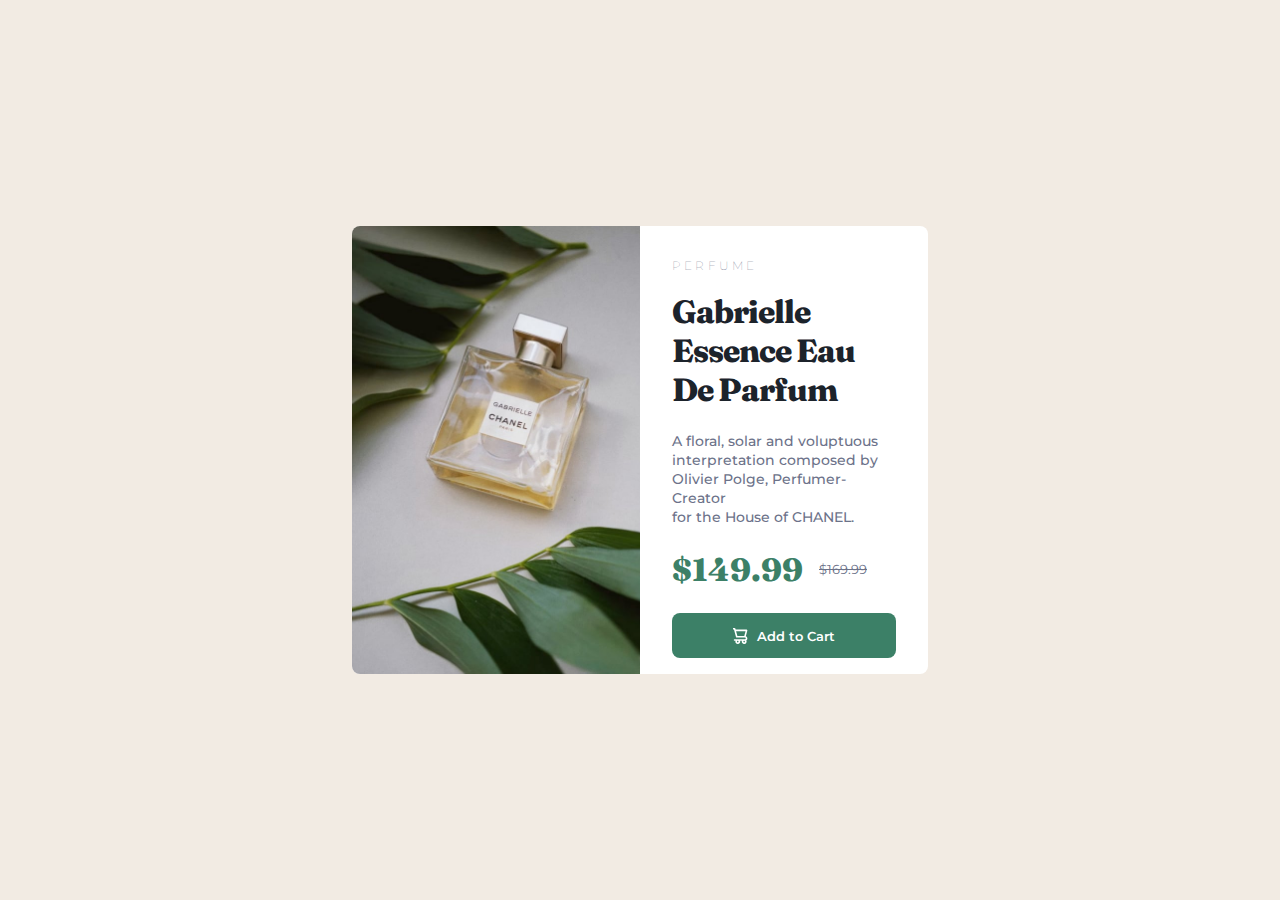
==== index.html @ 4b92b5ef "Add files via upload" ====
<!DOCTYPE html>
<html lang="en">
    <head>
        <meta charset="UTF-8" />
        <meta name="viewport" content="width=device-width, initial-scale=1.0" />
        <link
            rel="icon"
            type="image/png"
            sizes="32x32"
            href="./images/favicon-32x32.png"
        />
        <link rel="stylesheet" href="style.css" />
        <link
            href="https://fonts.googleapis.com/css2?family=Fraunces:opsz,wght@9..144,800&family=Montserrat:wght@500;700&display=swap"
            rel="stylesheet"
        />
        <title>Frontend Mentor | Product preview card component</title>
    </head>

    <!-- ! -->
    <!-- <div class="attribution">
        Challenge by
        <a
            href="https://www.frontendmentor.io?ref=challenge"
            target="_blank"
            >Frontend Mentor</a
        >. Coded by <a href="#">Your Name Here</a>.
    </div> -->

    <!-- ?
        PERFUME Gabrielle Essence Eau De Parfum A floral, solar and voluptuous
        interpretation composed by Olivier Polge, Perfumer-Creator for the House
        of CHANEL. $149.99 $169.99 Add to Cart

-->

    <!-- ! -->
    <body>
        <div id="card">
            <!-- facegauche -->
            <div id="image-container"></div>

            <!--facedroite  -->
            <div id="content">
                <h2>PERFUME</h2>
                <h1>
                    Gabrielle Essence Eau <br />
                    De Parfum
                </h1>
                <p id="product-description">
                    A floral, solar and voluptuous <br />
                    interpretation composed by<br />

                    Olivier Polge, Perfumer-Creator <br />
                    for the House of CHANEL.
                </p>

                <!-- prix -->
                <div id="numbers">
                    <p id="current-price">$149.99</p>
                    <br />
                    <p id="old-price">$169.99</p>
                </div>
                <!--  -->

                <button>
                    <img src="./images/icon-cart.svg" alt="" />
                    Add to Cart
                </button>
            </div>
            <!-- fin -->
        </div>
    </body>
</html>
---- style.css ----
@import url("https://fonts.googleapis.com/css2?family=Fraunces:opsz@9..144&display=swap");
:root {
    --dark-cyan: #3c8067;
    --cream: #f2ebe3;
    --very-dark-blue: #1c232b;
    --dark-grayish-blue: #6c7289;
    --white: #ffffff;
}

* {
    padding: 0;
    margin: 0;
    box-sizing: border-box;
}

body {
    height: 100vh;
    width: 100vw;
    display: flex;
    justify-content: center;
    align-items: center;
    background-color: var(--cream);
}

#card {
    background-color: var(--white);
    width: 36rem;
    height: 28rem;
    border-radius: 0.5rem;
}
#image-container {
    float: left;
    width: 50%;
    height: 100%;
    background-image: url(./images/image-product-desktop.jpg);
    background-size: cover;
    border-radius: 0.5rem 0 0 0.5rem;
}

#content {
    float: right;
    height: 100%;
    width: 50%;
    padding: 2rem;
    font-family: "Montserrat", sans-serif;
}

#content > h2 {
    font-size: 0.75rem;
    letter-spacing: 0.2rem;
    color: var(--dark-grayish-blue);
    margin-bottom: 1.2rem;
    font-weight: 100;
}
/* font-family: 'Fraunces */

#content > h1 {
    font-family: "Fraunces", serif;
    font-size: 2rem;
    font-weight: 800;
    color: var(--very-dark-blue);
    margin-bottom: 1.4rem;
    letter-spacing: -1px;
}
#product-description {
    color: var(--dark-grayish-blue);
    font-family: "Montserrat", sans-serif;
    font-size: 0.85rem;
    font-weight: 500;
    line-height: 1.4;
    margin-bottom: 1.2rem;
}
#numbers {
    display: flex;
    height: 3rem;
    margin-bottom: 1.2rem;
    justify-content: flex-start;
    align-items: center;
}
#current-price {
    color: var(--dark-cyan);
    font-size: 2rem;
    font-family: "Fraunces", serif;
    font-weight: 800;
    margin-right: 1rem;
}

#old-price {
    font-size: 0.8rem;
    font-family: "Montserrat", sans-serif;
    color: var(--dark-grayish-blue);
    text-decoration: line-through;
}

button {
    font-weight: 600;
    border-radius: 0.5rem;
    display: flex;
    align-items: center;
    justify-content: center;
    cursor: pointer;
    transition: background-color 0.4s ease;
}

#content > button {
    font-family: "Montserrat", sans-serif;
    background-color: var(--dark-cyan);
    color: var(--white);
    height: 2.8rem;
    width: 100%;
    border: 0; // supprimer la bordure de couleur
}
#content > button:hover {
    background-color: hsl(156, 42%, 18%);
}

#content > button > img {
    margin-right: 0.6rem;
}
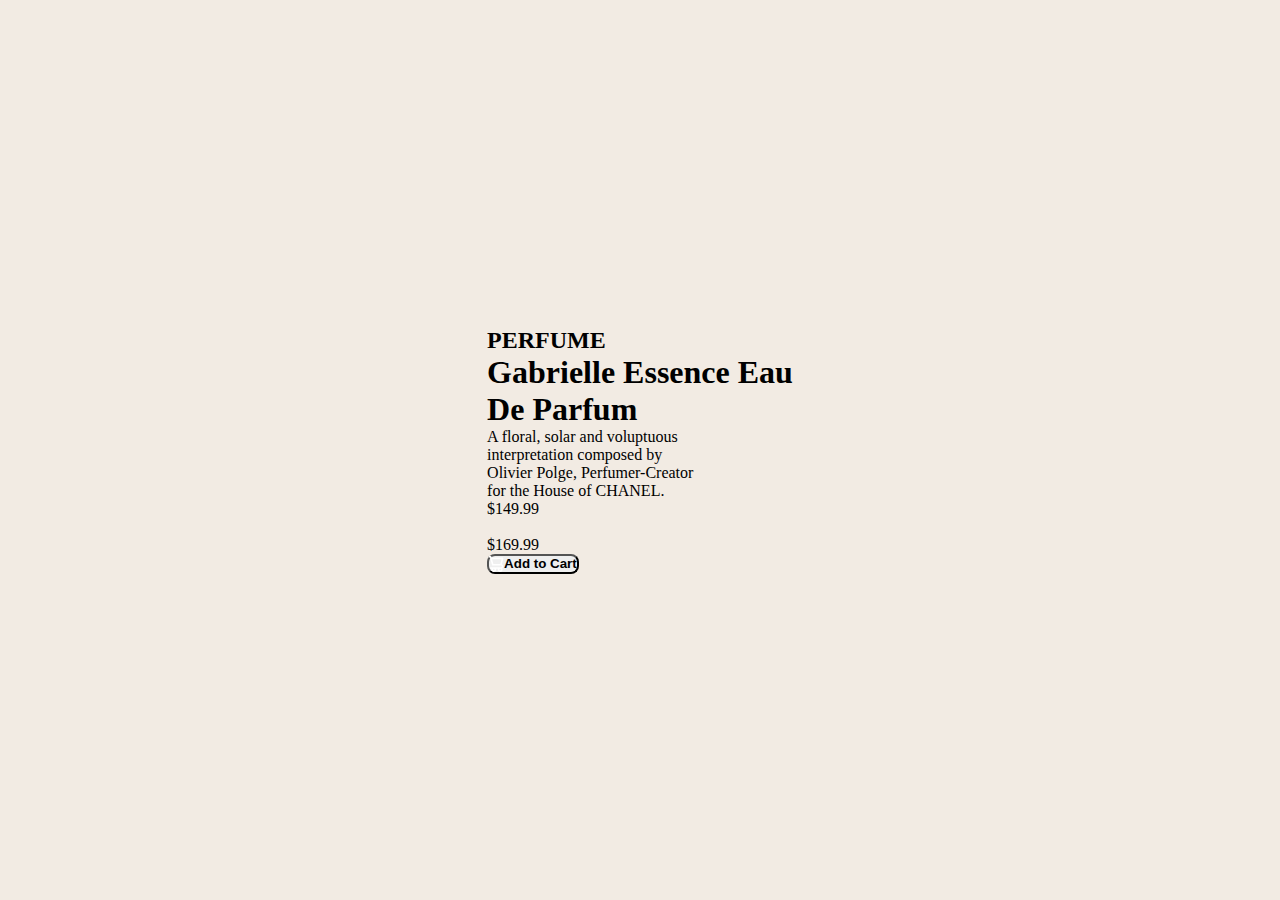
==== commit 68ee8426: "Update index.html" ====
--- a/index.html
+++ b/index.html
@@ -18,36 +18,19 @@
     </head>
 
     <!-- ! -->
-    <!-- <div class="attribution">
-        Challenge by
-        <a
-            href="https://www.frontendmentor.io?ref=challenge"
-            target="_blank"
-            >Frontend Mentor</a
-        >. Coded by <a href="#">Your Name Here</a>.
-    </div> -->
-
-    <!-- ?
-        PERFUME Gabrielle Essence Eau De Parfum A floral, solar and voluptuous
-        interpretation composed by Olivier Polge, Perfumer-Creator for the House
-        of CHANEL. $149.99 $169.99 Add to Cart
-
--->
-
-    <!-- ! -->
     <body>
-        <div id="card">
+        <div class="card">
             <!-- facegauche -->
-            <div id="image-container"></div>
+            <div class="image-container"></div>
 
             <!--facedroite  -->
-            <div id="content">
+            <div class="content">
                 <h2>PERFUME</h2>
                 <h1>
                     Gabrielle Essence Eau <br />
                     De Parfum
                 </h1>
-                <p id="product-description">
+                <p class="product-description">
                     A floral, solar and voluptuous <br />
                     interpretation composed by<br />
 
@@ -56,10 +39,10 @@
                 </p>
 
                 <!-- prix -->
-                <div id="numbers">
-                    <p id="current-price">$149.99</p>
+                <div class="numbers">
+                    <p class="current-price">$149.99</p>
                     <br />
-                    <p id="old-price">$169.99</p>
+                    <p class="old-price">$169.99</p>
                 </div>
                 <!--  -->
 
